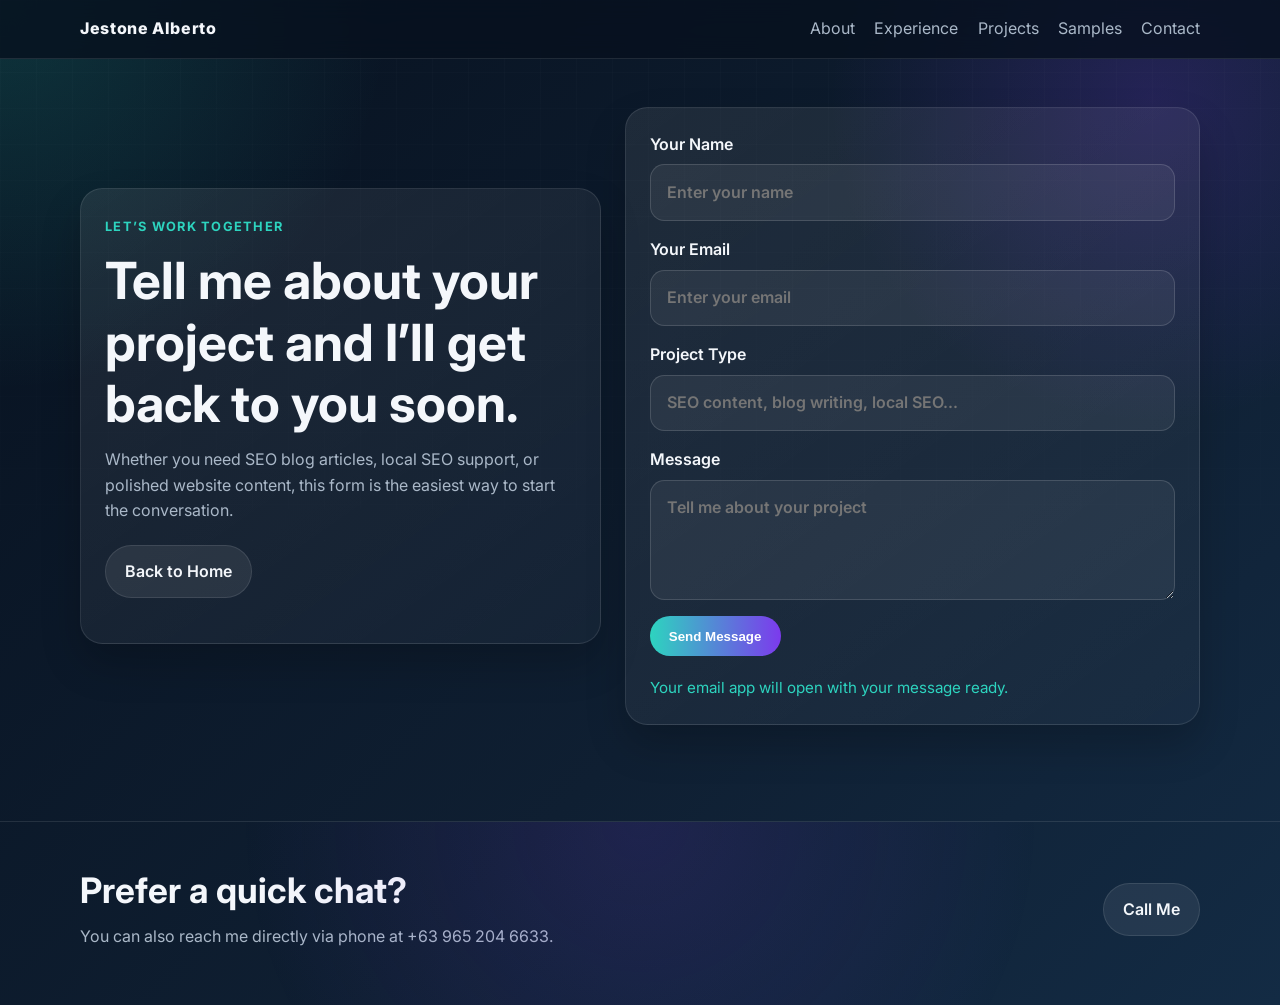
==== contact.html @ de2b0bdb "portfolio" ====
<!DOCTYPE html>
<html lang="en">
  <head>
    <meta charset="UTF-8" />
    <meta name="viewport" content="width=device-width, initial-scale=1.0" />
    <title>Contact | Jestone Alberto</title>
    <meta
      name="description"
      content="Contact Jestone Alberto for SEO content writing, local SEO, and content strategy services."
    />
    <link rel="preconnect" href="https://fonts.googleapis.com" />
    <link rel="preconnect" href="https://fonts.gstatic.com" crossorigin />
    <link
      href="https://fonts.googleapis.com/css2?family=Inter:wght@400;500;600;700;800&display=swap"
      rel="stylesheet"
    />
    <link rel="stylesheet" href="styles.css" />
  </head>
  <body>
    <header class="site-header">
      <nav class="navbar container">
        <a href="index.html" class="logo">Jestone Alberto</a>
        <button class="nav-toggle" aria-label="Toggle navigation">
          <span></span>
          <span></span>
          <span></span>
        </button>
        <div class="nav-links">
          <a href="index.html#about">About</a>
          <a href="index.html#experience">Experience</a>
          <a href="index.html#projects">Projects</a>
          <a href="samples.html">Samples</a>
          <a href="contact.html">Contact</a>
        </div>
      </nav>
    </header>

    <main class="contact-page container">
      <section class="contact-hero">
        <div class="contact-card">
          <p class="eyebrow">Let’s Work Together</p>
          <h1>Tell me about your project and I’ll get back to you soon.</h1>
          <p class="hero-text">
            Whether you need SEO blog articles, local SEO support, or polished website content, this form is the easiest way to start the conversation.
          </p>
          <div class="hero-actions">
            <a class="btn btn-secondary" href="index.html">Back to Home</a>
          </div>
        </div>

        <div class="contact-card">
          <form class="contact-form" id="contactForm" action="#" method="post">
            <label>
              Your Name
              <input type="text" name="name" placeholder="Enter your name" required />
            </label>
            <label>
              Your Email
              <input type="email" name="email" placeholder="Enter your email" required />
            </label>
            <label>
              Project Type
              <input type="text" name="project" placeholder="SEO content, blog writing, local SEO..." />
            </label>
            <label>
              Message
              <textarea name="message" placeholder="Tell me about your project" required></textarea>
            </label>
            <button class="btn btn-primary" type="submit">Send Message</button>
            <p id="formStatus" class="form-status">Your email app will open with your message ready.</p>
          </form>
        </div>
      </section>
    </main>

    <footer class="site-footer">
      <div class="container footer-grid">
        <div>
          <h2>Prefer a quick chat?</h2>
          <p>You can also reach me directly via phone at +63 965 204 6633.</p>
        </div>
        <div class="footer-actions">
          <a class="btn btn-secondary" href="tel:+639652046633">Call Me</a>
        </div>
      </div>
    </footer>

    <script src="script.js"></script>
  </body>
</html>
---- styles.css ----
:root {
  --bg: #07111f;
  --surface: #10233d;
  --surface-2: #17304e;
  --text: #f4f7fb;
  --muted: #aab8c8;
  --accent: #2dd4bf;
  --accent-2: #7c3aed;
  --border: rgba(255, 255, 255, 0.1);
  --shadow: 0 20px 40px rgba(0, 0, 0, 0.2);
}

* {
  box-sizing: border-box;
  margin: 0;
  padding: 0;
}

html {
  scroll-behavior: smooth;
}

body {
  font-family: 'Inter', sans-serif;
  background:
    radial-gradient(circle at top left, rgba(45, 212, 191, 0.18), transparent 24%),
    radial-gradient(circle at 90% 10%, rgba(124, 58, 237, 0.2), transparent 22%),
    linear-gradient(135deg, var(--bg), #0f1f32 60%, #132b44);
  color: var(--text);
  line-height: 1.6;
  overflow-x: hidden;
  position: relative;
}

body::before {
  content: "";
  position: fixed;
  inset: 0;
  background-image: linear-gradient(rgba(255,255,255,0.03) 1px, transparent 1px), linear-gradient(90deg, rgba(255,255,255,0.03) 1px, transparent 1px);
  background-size: 36px 36px;
  mask-image: linear-gradient(to bottom, rgba(0,0,0,0.5), transparent 90%);
  pointer-events: none;
  z-index: 0;
}

img {
  max-width: 100%;
}

.container {
  width: min(1120px, calc(100% - 2rem));
  margin: 0 auto;
}

.site-header {
  position: sticky;
  top: 0;
  z-index: 10;
  backdrop-filter: blur(12px);
  background: rgba(7, 17, 31, 0.8);
  border-bottom: 1px solid var(--border);
}

.navbar {
  display: flex;
  align-items: center;
  justify-content: space-between;
  padding: 1rem 0;
}

.logo {
  font-weight: 800;
  color: var(--text);
  text-decoration: none;
  letter-spacing: 0.04em;
  transition: transform 0.3s ease, color 0.3s ease;
}

.logo:hover {
  transform: translateY(-2px);
  color: var(--accent);
}

.nav-links {
  display: flex;
  gap: 1.2rem;
}

.nav-links a {
  color: var(--muted);
  text-decoration: none;
  transition: color 0.2s ease, transform 0.2s ease;
}

.nav-links a:hover {
  color: var(--text);
  transform: translateY(-2px);
}

.nav-toggle {
  display: none;
  flex-direction: column;
  gap: 4px;
  background: transparent;
  border: 0;
  cursor: pointer;
}

.nav-toggle span {
  width: 24px;
  height: 2px;
  background: var(--text);
  transition: transform 0.3s ease, opacity 0.3s ease;
}

.hero {
  padding: 5rem 0 4rem;
  position: relative;
}

.hero::after {
  content: "";
  position: absolute;
  right: -80px;
  top: 40px;
  width: 260px;
  height: 260px;
  background: radial-gradient(circle, rgba(45, 212, 191, 0.22), transparent 70%);
  filter: blur(12px);
  z-index: -1;
}

.hero-grid {
  display: grid;
  grid-template-columns: 1.3fr 0.9fr;
  gap: 2rem;
  align-items: center;
}

.eyebrow {
  display: inline-block;
  margin-bottom: 0.8rem;
  color: var(--accent);
  font-weight: 700;
  letter-spacing: 0.1em;
  text-transform: uppercase;
  font-size: 0.8rem;
}

h1, h2, h3 {
  line-height: 1.2;
  margin-bottom: 0.8rem;
}

h1 {
  font-size: clamp(2rem, 4vw, 3.2rem);
  max-width: 700px;
  animation: fadeUp 0.8s ease both;
}

h2 {
  font-size: clamp(1.6rem, 3vw, 2.2rem);
}

.hero-text, .section p, .card p, .site-footer p {
  color: var(--muted);
  max-width: 650px;
}

.hero-actions, .footer-actions {
  display: flex;
  flex-wrap: wrap;
  gap: 0.9rem;
  margin: 1.3rem 0;
}

.btn {
  display: inline-block;
  padding: 0.8rem 1.2rem;
  border-radius: 999px;
  text-decoration: none;
  font-weight: 600;
  transition: transform 0.2s ease, box-shadow 0.2s ease, background 0.2s ease;
}

.btn:hover {
  transform: translateY(-3px);
  box-shadow: 0 10px 20px rgba(0, 0, 0, 0.2);
}

.btn-primary {
  background: linear-gradient(90deg, var(--accent), var(--accent-2));
  color: white;
}

.btn-secondary {
  background: rgba(255,255,255,0.08);
  color: var(--text);
  border: 1px solid var(--border);
}

.hero-highlights {
  display: flex;
  flex-wrap: wrap;
  gap: 0.8rem;
  margin-top: 1rem;
  list-style: none;
}

.hero-highlights li {
  background: rgba(255,255,255,0.06);
  border: 1px solid var(--border);
  padding: 0.6rem 0.9rem;
  border-radius: 999px;
  color: var(--text);
  transition: transform 0.25s ease, background 0.25s ease;
}

.hero-highlights li:hover {
  transform: translateY(-2px);
  background: rgba(45, 212, 191, 0.14);
}

.hero-card, .info-card, .card {
  background: linear-gradient(145deg, rgba(255,255,255,0.08), rgba(255,255,255,0.03));
  border: 1px solid var(--border);
  border-radius: 1.35rem;
  padding: 1.4rem;
  box-shadow: var(--shadow);
  transition: transform 0.3s ease, box-shadow 0.3s ease, border-color 0.3s ease, background 0.3s ease;
  animation: fadeUp 0.9s ease both;
  position: relative;
  overflow: hidden;
}

.hero-card::before, .info-card::before, .card::before {
  content: "";
  position: absolute;
  inset: 0;
  background: linear-gradient(120deg, transparent 0%, rgba(255,255,255,0.08) 50%, transparent 100%);
  transform: translateX(-120%);
  transition: transform 0.6s ease;
}

.hero-card:hover::before, .info-card:hover::before, .card:hover::before {
  transform: translateX(120%);
}

.hero-card:hover, .info-card:hover, .card:hover {
  transform: translateY(-6px);
  box-shadow: 0 25px 45px rgba(0, 0, 0, 0.25);
  border-color: rgba(45, 212, 191, 0.4);
}

.hero-card ul, .info-card ul {
  padding-left: 1rem;
  color: var(--muted);
}

.section {
  padding: 4rem 0;
  position: relative;
  z-index: 1;
}

.alt-section {
  background: linear-gradient(90deg, rgba(255,255,255,0.03), rgba(45, 212, 191, 0.04));
  border-block: 1px solid rgba(255,255,255,0.04);
}

.two-column {
  display: grid;
  grid-template-columns: 1.1fr 0.9fr;
  gap: 2rem;
}

.card-grid {
  display: grid;
  grid-template-columns: repeat(3, minmax(0, 1fr));
  gap: 1rem;
  margin-top: 1.5rem;
}

.job-meta {
  color: var(--accent);
  font-size: 0.95rem;
  font-weight: 600;
  margin-bottom: 0.6rem;
}

.tag-list {
  display: flex;
  flex-wrap: wrap;
  gap: 0.7rem;
  margin-top: 1rem;
}

.tag-list span {
  background: rgba(255,255,255,0.08);
  border: 1px solid var(--border);
  border-radius: 999px;
  padding: 0.55rem 0.85rem;
  color: var(--text);
  font-size: 0.95rem;
  transition: transform 0.25s ease, background 0.25s ease, border-color 0.25s ease;
}

.tag-list span:hover {
  border-color: rgba(45, 212, 191, 0.45);
  background: rgba(45, 212, 191, 0.14);
}

.tag-list span:hover {
  transform: translateY(-2px);
  background: rgba(45, 212, 191, 0.14);
}

.spotlight-box {
  display: flex;
  justify-content: space-between;
  align-items: center;
  gap: 1.2rem;
  padding: 1.6rem;
  border: 1px solid var(--border);
  border-radius: 1.35rem;
  background: linear-gradient(120deg, rgba(45,212,191,0.1), rgba(124,58,237,0.08));
  box-shadow: var(--shadow);
}

.sample-page {
  padding: 3rem 0 4rem;
}

.sample-hero {
  display: grid;
  grid-template-columns: 1.1fr 0.9fr;
  gap: 1.5rem;
  align-items: center;
  margin-bottom: 2rem;
}

.sample-list {
  display: grid;
  gap: 1rem;
}

.sample-item {
  padding: 1.3rem;
  border-radius: 1.2rem;
  background: linear-gradient(145deg, rgba(255,255,255,0.08), rgba(255,255,255,0.03));
  border: 1px solid var(--border);
  transition: transform 0.25s ease, border-color 0.25s ease;
}

.sample-item:hover {
  transform: translateY(-4px);
  border-color: rgba(45, 212, 191, 0.4);
}

.contact-page {
  padding: 3rem 0 4rem;
}

.contact-hero {
  display: grid;
  grid-template-columns: 0.95fr 1.05fr;
  gap: 1.5rem;
  align-items: center;
  margin-bottom: 2rem;
}

.contact-card {
  padding: 1.5rem;
  border-radius: 1.4rem;
  background: linear-gradient(145deg, rgba(255,255,255,0.08), rgba(255,255,255,0.03));
  border: 1px solid var(--border);
  box-shadow: var(--shadow);
}

.contact-form {
  display: grid;
  gap: 1rem;
}

.contact-form label {
  display: grid;
  gap: 0.45rem;
  color: var(--text);
  font-weight: 600;
}

.contact-form input,
.contact-form textarea {
  width: 100%;
  padding: 0.9rem 1rem;
  border-radius: 0.9rem;
  border: 1px solid rgba(255,255,255,0.14);
  background: rgba(255,255,255,0.06);
  color: var(--text);
  font: inherit;
}

.contact-form input:focus,
.contact-form textarea:focus {
  outline: none;
  border-color: rgba(45, 212, 191, 0.45);
  box-shadow: 0 0 0 3px rgba(45, 212, 191, 0.16);
}

.contact-form textarea {
  min-height: 120px;
  resize: vertical;
}

.contact-form .btn {
  width: fit-content;
  border: none;
  cursor: pointer;
}

.form-status {
  color: var(--accent);
  font-size: 0.95rem;
  margin-top: 0.2rem;
}

.sample-item h3 {
  margin-bottom: 0.4rem;
}

.sample-item .meta {
  color: var(--accent);
  font-size: 0.9rem;
  margin-bottom: 0.6rem;
}

.sample-item p {
  color: var(--muted);
}

.site-footer {
  padding: 2.5rem 0 3rem;
  border-top: 1px solid var(--border);
  position: relative;
}

.site-footer::before {
  content: "";
  position: absolute;
  inset: 0;
  background: radial-gradient(circle at top, rgba(124, 58, 237, 0.14), transparent 60%);
  pointer-events: none;
}

.footer-grid {
  display: flex;
  justify-content: space-between;
  align-items: center;
  gap: 1rem;
}

@keyframes fadeUp {
  from {
    opacity: 0;
    transform: translateY(18px);
  }
  to {
    opacity: 1;
    transform: translateY(0);
  }
}

@media (max-width: 860px) {
  .hero-grid,
  .two-column,
  .card-grid,
  .sample-hero {
    grid-template-columns: 1fr;
  }

  .footer-grid,
  .spotlight-box,
  .contact-hero {
    flex-direction: column;
    align-items: flex-start;
  }
}

@media (max-width: 700px) {
  .nav-toggle {
    display: flex;
  }

  .nav-links {
    display: none;
    flex-direction: column;
    position: absolute;
    top: 60px;
    right: 1rem;
    background: var(--surface);
    padding: 1rem;
    border-radius: 1rem;
    border: 1px solid var(--border);
    width: min(220px, calc(100% - 2rem));
  }

  .nav-links.open {
    display: flex;
  }
}
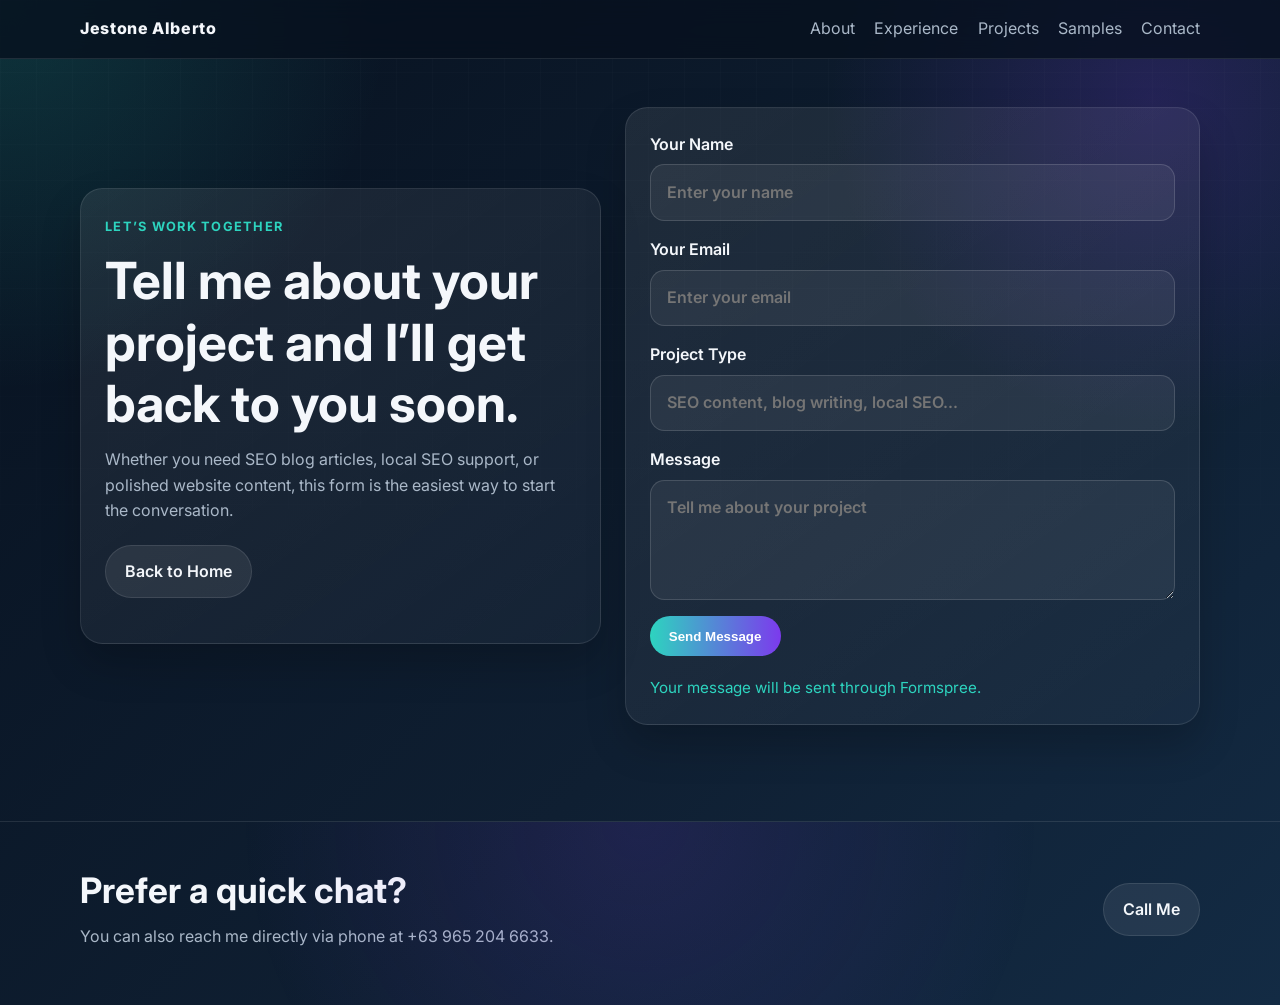
==== commit 197d8812: "sample change" ====
--- a/contact.html
+++ b/contact.html
@@ -49,7 +49,7 @@
         </div>
 
         <div class="contact-card">
-          <form class="contact-form" id="contactForm" action="#" method="post">
+          <form class="contact-form" id="contactForm" action="https://formspree.io/f/xvkppgbw" method="POST">
             <label>
               Your Name
               <input type="text" name="name" placeholder="Enter your name" required />
@@ -67,7 +67,7 @@
               <textarea name="message" placeholder="Tell me about your project" required></textarea>
             </label>
             <button class="btn btn-primary" type="submit">Send Message</button>
-            <p id="formStatus" class="form-status">Your email app will open with your message ready.</p>
+            <p id="formStatus" class="form-status">Your message will be sent through Formspree.</p>
           </form>
         </div>
       </section>
--- a/styles.css
+++ b/styles.css
@@ -344,17 +344,53 @@
   gap: 1rem;
 }
 
+.sample-link {
+  text-decoration: none;
+  color: inherit;
+  display: block;
+}
+
 .sample-item {
   padding: 1.3rem;
   border-radius: 1.2rem;
   background: linear-gradient(145deg, rgba(255,255,255,0.08), rgba(255,255,255,0.03));
   border: 1px solid var(--border);
-  transition: transform 0.25s ease, border-color 0.25s ease;
+  transition: transform 0.25s ease, border-color 0.25s ease, box-shadow 0.25s ease;
+  height: 100%;
 }
 
 .sample-item:hover {
   transform: translateY(-4px);
   border-color: rgba(45, 212, 191, 0.4);
+  box-shadow: 0 16px 30px rgba(0, 0, 0, 0.2);
+}
+
+.sample-topline {
+  display: flex;
+  justify-content: space-between;
+  align-items: center;
+  gap: 0.75rem;
+  margin-bottom: 0.8rem;
+}
+
+.sample-badge {
+  display: inline-flex;
+  align-items: center;
+  background: rgba(45, 212, 191, 0.14);
+  color: var(--accent);
+  border: 1px solid rgba(45, 212, 191, 0.3);
+  border-radius: 999px;
+  padding: 0.35rem 0.7rem;
+  font-size: 0.8rem;
+  font-weight: 700;
+  text-transform: uppercase;
+  letter-spacing: 0.08em;
+}
+
+.sample-open {
+  font-size: 0.9rem;
+  color: var(--muted);
+  font-weight: 600;
 }
 
 .contact-page {
@@ -422,6 +458,18 @@
   color: var(--accent);
   font-size: 0.95rem;
   margin-top: 0.2rem;
+}
+
+.form-note {
+  color: var(--muted);
+  font-size: 0.9rem;
+  line-height: 1.5;
+  margin-top: 0.3rem;
+}
+
+button:disabled {
+  opacity: 0.7;
+  cursor: wait;
 }
 
 .sample-item h3 {
